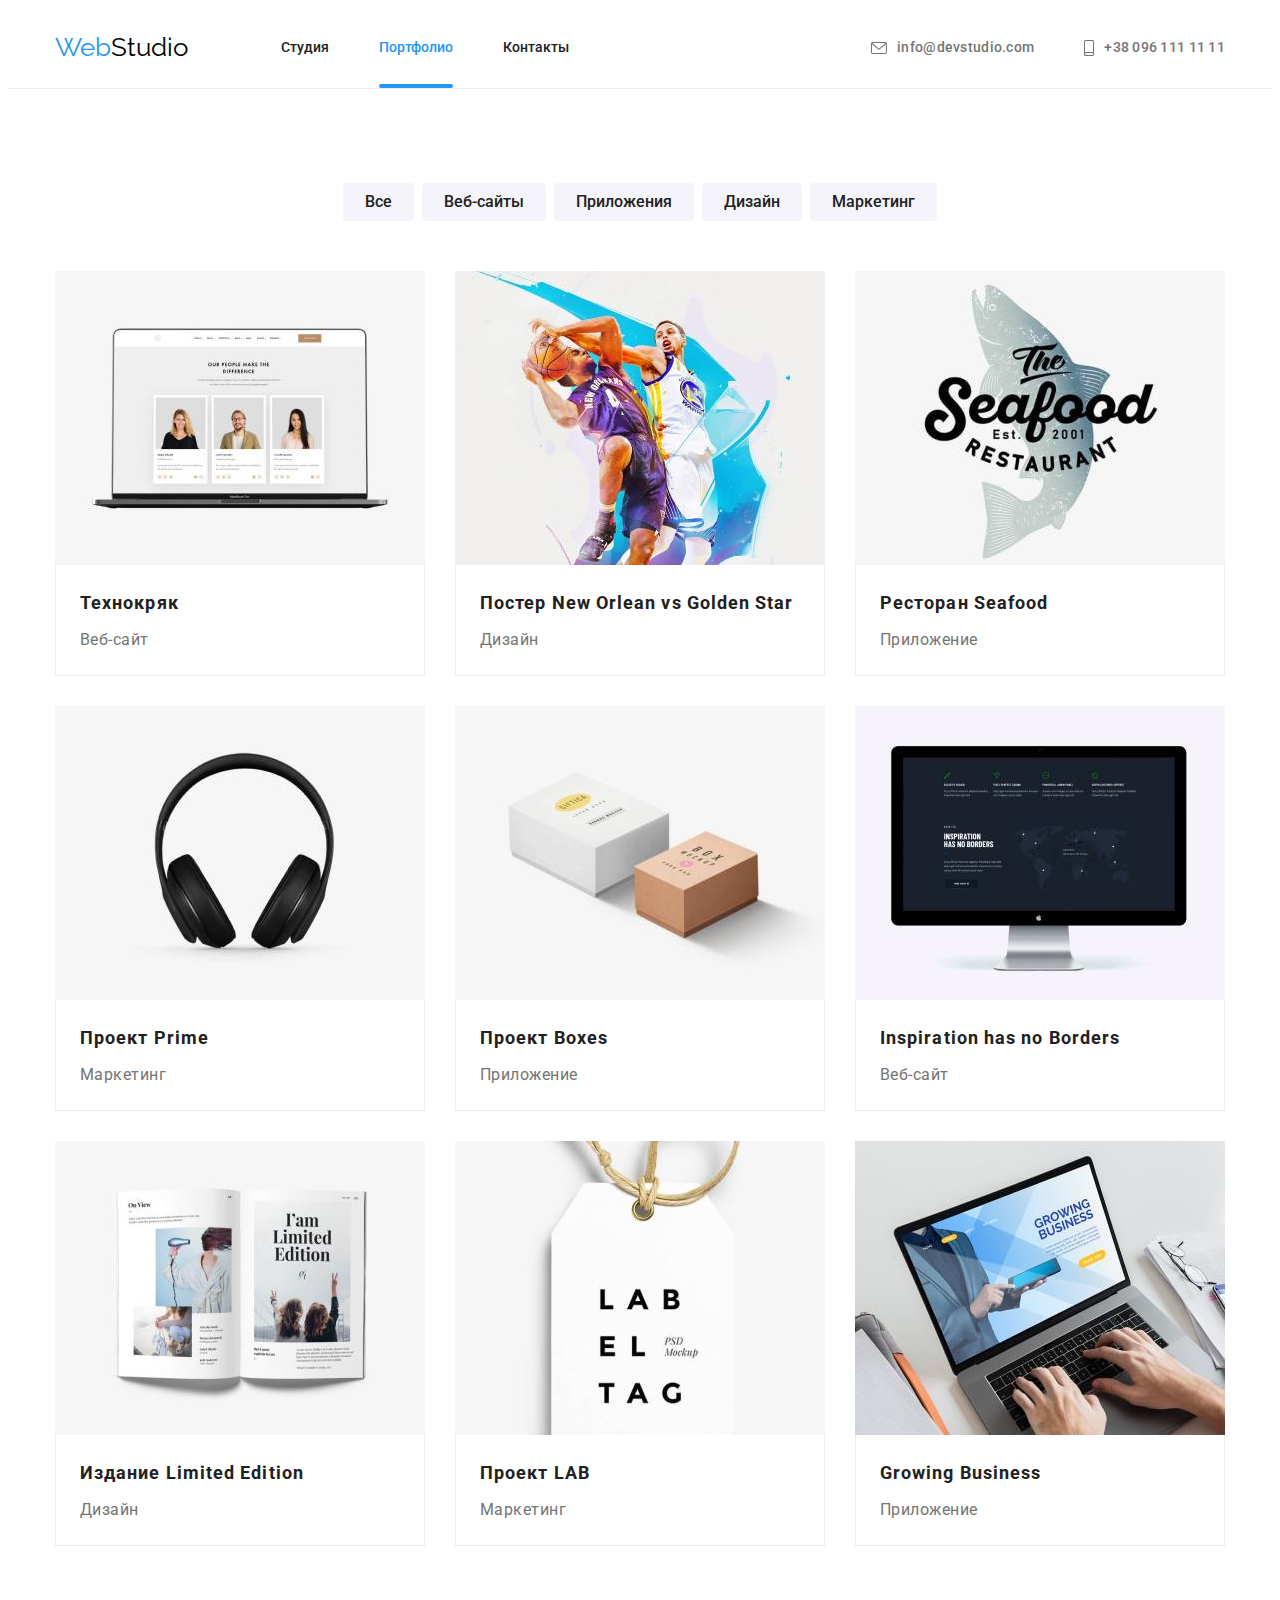
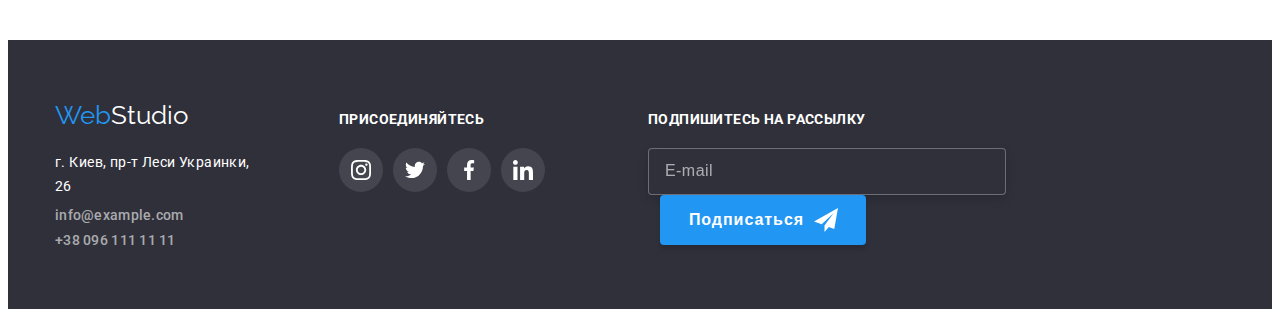
==== portfolio.html @ 6240054f "Клонирование HW" ====
<!DOCTYPE html>
<html lang="ru">
  <head>
    <meta charset="UTF-8" />
    <meta http-equiv="X-UA-Compatible" content="IE=edge" />
    <meta name="viewport" content="width=device-width, initial-scale=1.0" />
    <link rel="preconnect" href="https://fonts.gstatic.com" />
    <link
      href="https://fonts.googleapis.com/css2?family=Raleway:wght@700&family=Roboto:wght@400;500;700;900&display=swap"
      rel="stylesheet"
    />
    <link
      rel="stylesheet"
      href="https://cdnjs.cloudflare.com/ajax/libs/modern-normalize/1.0.0/modern-normalize.min.css"
      integrity="sha512-ISS7cAi1PEhQ8jnbJpJZMd29NlhNj4AWYyLOSp2CE/CsHxTCu+r+t0D2yoJudVrd0/8fTVPUVDzY5Tvli75u/g=="
      crossorigin="anonymous"
    />
    <title>Portfolio</title>
    <link rel="stylesheet" href="./css/styles.css" />
  </head>
  <body>
    <!-- Header container -->
    <header class="header">
      <div class="container">
        <nav class="site-nav">
          <a class="logo" href="./index.html"><span>Web</span>Studio </a>
          <ul class="site-nav list">
            <li class="site-nav item">
              <a class="link-nav" href="./index.html">Студия</a>
            </li>
            <li class="site-nav item">
              <a class="link-nav current" href="./portfolio.html">Портфолио</a>
            </li>
            <li class="site-nav item">
              <a class="link-nav" href="">Контакты</a>
            </li>
          </ul>
        </nav>
        <ul class="site-contact list">
          <li class="item">
            <a class="link-contact" href="mailto:info@devstudio.com"
              ><svg class="envelope-icon">
                <use href="./images/icons.svg#icon-envelope"></use>
              </svg>
              info@devstudio.com</a
            >
          </li>
          <li class="item">
            <a class="link-contact" href="tel:+380961111111">
              <svg class="smartphonee-icon">
                <use href="./images/icons.svg#icon-smartphone"></use>
              </svg>
              +38 096 111 11 11</a
            >
          </li>
        </ul>
      </div>
    </header>

    <!-- Main container -->
    <main>
      <section class="content-portfolio">
        <div class="container">
          <h1 class="visually-hidden">Наши проекты</h1>
          <ul class="filter-list list">
            <li class="item">
              <button class="portfolio-btn" type="button">Все</button>
            </li>
            <li class="item">
              <button class="portfolio-btn" type="button">Веб-сайты</button>
            </li>
            <li class="item">
              <button class="portfolio-btn" type="button">Приложения</button>
            </li>
            <li class="item">
              <button class="portfolio-btn" type="button">Дизайн</button>
            </li>
            <li class="item">
              <button class="portfolio-btn" type="button">Маркетинг</button>
            </li>
          </ul>
          <ul class="grid list">
            <li class="portfolio-card grid-item">
              <a class="link" href="#">
                <div class="portfolio-card-back-wrap">
                  <img
                    src="./images/portfolio/img.jpg"
                    alt="Технокряк"
                    width="370"
                  />
                  <p class="portfolio-card-back">
                    Технокряк это современная площадка распространения
                    коронавируса. Компании используют эту платформу для
                    цифрового шпионажа и атак на защищённые сервера конкурентов.
                  </p>
                </div>
                <div class="wrap">
                  <h2 class="portfolio-title">Технокряк</h2>
                  <p class="portfolio-text">Веб-сайт</p>
                </div>
              </a>
            </li>
            <li class="portfolio-card grid-item">
              <a class="link" href="#">
                <div class="portfolio-card-back-wrap">
                  <img
                    src="./images/portfolio/img-2.jpg"
                    alt="Постер New Orlean vs Golden Star"
                    width="370"
                  />
                  <p class="portfolio-card-back">
                    Технокряк это современная площадка распространения
                    коронавируса. Компании используют эту платформу для
                    цифрового шпионажа и атак на защищённые сервера конкурентов.
                  </p>
                </div>
                <div class="wrap">
                  <h2 class="portfolio-title">
                    Постер New Orlean vs Golden Star
                  </h2>
                  <p class="portfolio-text">Дизайн</p>
                </div>
              </a>
            </li>
            <li class="portfolio-card grid-item">
              <a class="link" href="#">
                <div class="portfolio-card-back-wrap">
                  <img
                    src="./images/portfolio/img-3.jpg"
                    alt="Ресторан Seafood"
                    width="370"
                  />
                  <p class="portfolio-card-back">
                    Технокряк это современная площадка распространения
                    коронавируса. Компании используют эту платформу для
                    цифрового шпионажа и атак на защищённые сервера конкурентов.
                  </p>
                </div>
                <div class="wrap">
                  <h2 class="portfolio-title">Ресторан Seafood</h2>
                  <p class="portfolio-text">Приложение</p>
                </div>
              </a>
            </li>
            <li class="portfolio-card grid-item">
              <a class="link" href="#">
                <div class="portfolio-card-back-wrap">
                  <img
                    src="./images/portfolio/img-4.jpg"
                    alt="Проект Prime"
                    width="370"
                  />
                  <p class="portfolio-card-back">
                    Технокряк это современная площадка распространения
                    коронавируса. Компании используют эту платформу для
                    цифрового шпионажа и атак на защищённые сервера конкурентов.
                  </p>
                </div>

                <div class="wrap">
                  <h2 class="portfolio-title">Проект Prime</h2>
                  <p class="portfolio-text">Маркетинг</p>
                </div>
              </a>
            </li>
            <li class="portfolio-card grid-item">
              <a class="link" href="#">
                <div class="portfolio-card-back-wrap">
                  <img
                    src="./images/portfolio/img-5.jpg"
                    alt="Проект Boxes"
                    width="370"
                  />
                  <p class="portfolio-card-back">
                    Технокряк это современная площадка распространения
                    коронавируса. Компании используют эту платформу для
                    цифрового шпионажа и атак на защищённые сервера конкурентов.
                  </p>
                </div>
                <div class="wrap">
                  <h2 class="portfolio-title">Проект Boxes</h2>
                  <p class="portfolio-text">Приложение</p>
                </div>
              </a>
            </li>
            <li class="portfolio-card grid-item">
              <a class="link" href="#">
                <div class="portfolio-card-back-wrap">
                  <img
                    src="./images/portfolio/img-6.jpg"
                    alt="Inspiration has no Borders"
                    width="370"
                  />
                  <p class="portfolio-card-back">
                    Технокряк это современная площадка распространения
                    коронавируса. Компании используют эту платформу для
                    цифрового шпионажа и атак на защищённые сервера конкурентов.
                  </p>
                </div>
                <div class="wrap">
                  <h2 class="portfolio-title">Inspiration has no Borders</h2>
                  <p class="portfolio-text">Веб-сайт</p>
                </div>
              </a>
            </li>
            <li class="portfolio-card grid-item">
              <a class="link" href="#">
                <div class="portfolio-card-back-wrap">
                  <img
                    src="./images/portfolio/img-7.jpg"
                    alt="Издание Limited Edition"
                    width="370"
                  />
                  <p class="portfolio-card-back">
                    Технокряк это современная площадка распространения
                    коронавируса. Компании используют эту платформу для
                    цифрового шпионажа и атак на защищённые сервера конкурентов.
                  </p>
                </div>
                <div class="wrap">
                  <h2 class="portfolio-title">Издание Limited Edition</h2>
                  <p class="portfolio-text">Дизайн</p>
                </div>
              </a>
            </li>
            <li class="portfolio-card grid-item">
              <a class="link" href="#">
                <div class="portfolio-card-back-wrap">
                  <img
                    src="./images/portfolio/img-8.jpg"
                    alt="Проект LAB"
                    width="370"
                  />
                  <p class="portfolio-card-back">
                    Технокряк это современная площадка распространения
                    коронавируса. Компании используют эту платформу для
                    цифрового шпионажа и атак на защищённые сервера конкурентов.
                  </p>
                </div>
                <div class="wrap">
                  <h2 class="portfolio-title">Проект LAB</h2>
                  <p class="portfolio-text">Маркетинг</p>
                </div>
              </a>
            </li>
            <li class="portfolio-card grid-item">
              <a class="link" href="#">
                <div class="portfolio-card-back-wrap">
                  <img
                    src="./images/portfolio/img-9.jpg"
                    alt="Growing Business"
                    width="370"
                  />
                  <p class="portfolio-card-back">
                    Технокряк это современная площадка распространения
                    коронавируса. Компании используют эту платформу для
                    цифрового шпионажа и атак на защищённые сервера конкурентов.
                  </p>
                </div>
                <div class="wrap">
                  <h2 class="portfolio-title">Growing Business</h2>
                  <p class="portfolio-text">Приложение</p>
                </div>
              </a>
            </li>
          </ul>
        </div>
      </section>
    </main>
    <!-- Footer container -->
    <footer class="footer">
      <div class="container">
        <div>
          <a class="logo logo-footer" href="./index.html"
            ><span>Web</span>Studio</a
          >
          <address class="footer-adress">
            <ul class="list">
              <li class="footer-adress-item">
                г. Киев, пр-т Леси Украинки, 26
              </li>
              <li class="footer-adress-item">
                <a class="link-contact" href="mailto:info@example.com"
                  >info@example.com</a
                >
              </li>
              <li class="footer-adress-item">
                <a class="link-contact" href="tel:+380961111111"
                  >+38 096 111 11 11</a
                >
              </li>
            </ul>
          </address>
        </div>
        <div class="footer-social-link-wrap">
          <h3 class="footer-social-link-title">присоединяйтесь</h3>
          <ul class="footer-social-link-list list">
            <li class="item">
              <a class="footer-social-link" href="#">
                <svg class="footer-social-icon">
                  <use href="./images/icons.svg#icon-instagram"></use>
                </svg>
              </a>
            </li>
            <li class="item">
              <a class="footer-social-link" href="#">
                <svg class="footer-social-icon">
                  <use href="./images/icons.svg#icon-twitter"></use>
                </svg>
              </a>
            </li>
            <li class="item">
              <a class="footer-social-link" href="#">
                <svg class="footer-social-icon">
                  <use href="./images/icons.svg#icon-facebook"></use>
                </svg>
              </a>
            </li>
            <li class="item">
              <a class="footer-social-link" href="#">
                <svg class="footer-social-icon">
                  <use href="./images/icons.svg#icon-linkedin"></use>
                </svg>
              </a>
            </li>
          </ul>
        </div>
        <div class="footer-form-wrap">
          <h3 class="footer-social-link-title">Подпишитесь на рассылку</h3>
          <form class="footer-form">
            <label>
              <input
                class="footer-form-input"
                type="email"
                name="email"
                placeholder="E-mail"
              />
            </label>
            <button class="footer-form-btn" type="submit">Подписаться</button>
          </form>
        </div>
      </div>
    </footer>
  </body>
</html>
---- css/styles.css ----
/* Переменные */
:root {
  --section-color-dark: #2f303a;
  --hover-focus-color: #2196f3;
  --main-color: #ffffff;
  --section-color-light: #f5f4fa;
  --main-font-color: #212121;
  --button-border-radius: 4px;
  --font-color-dark: #757575;
  --card-border-color: #eeeeee;
  --footer-link-color: rgba(255, 255, 255, 0.6);
  --dark-color: #000000;
  --icon-color: #afb1b8;
  --back-bg: #c4c4c4;
  --timing-function: cubic-bezier(0.4, 0, 0.2, 1);
}
/* Общая стилизация */
html {
  box-sizing: border-box;
}
*,
*::after,
*::before {
  box-sizing: inherit;
}
h1,
h2,
h3,
h4,
h5,
h6,
p {
  margin-top: 0;
}
img {
  display: block;
  height: auto;
  min-width: 100%;
}
.list {
  list-style: none;
  padding-left: 0;
  margin: 0;
}
body {
  font-family: "Roboto", sans-serif;
  color: var(--main-font-color);
}
.container {
  width: 1200px;
  padding-left: 15px;
  padding-right: 15px;
  margin-right: auto;
  margin-left: auto;
}
.grid {
  display: flex;
  flex-wrap: wrap;
  margin-left: -30px;
  margin-top: -30px;
}
.grid-item {
  margin-left: 30px;
  margin-top: 30px;
}
.wrap {
  padding-top: 30px;
  padding-bottom: 30px;
  padding-left: 30px;
  padding-right: 30px;
}
.link {
  text-decoration: none;
  color: inherit;
}
.visually-hidden {
  position: absolute;
  width: 1px;
  height: 1px;
  margin: -1px;
  padding: 0;
  overflow: hidden;
  border: 0;
  clip: rect(0 0 0 0);
}
/* Стилизация header */
.header {
  border-bottom: 1px solid #ececec;
  align-items: center;
}
.header .container {
  display: flex;
  justify-content: flex-end;
}
.header .site-nav {
  display: flex;
  align-items: center;
  margin-right: auto;
}
.site-nav .item .current {
  color: var(--hover-focus-color);
}
.site-contact {
  display: flex;
  align-items: center;
  color: var(--font-color-dark);
}
.site-contact .item:not(:last-child) {
  margin-right: 50px;
}
.site-nav .item {
  position: relative;
  margin-right: 50px;
}
.site-nav .item:last-child {
  margin-right: 0;
}
.logo {
  text-decoration: none;
  color: var(--dark-color);
  font-family: "Raleway", sans-serif;
  font-size: 26px;
  line-height: 1.2;
  margin-right: 93px;
  padding-top: 24px;
  padding-bottom: 25px;
}
.logo span {
  color: var(--hover-focus-color);
}
.site-nav .link-nav {
  display: block;
  text-decoration: none;
  font-weight: 500;
  font-size: 14px;
  line-height: 1.14;
  color: var(--main-font-color);
  padding-top: 32px;
  padding-bottom: 32px;
  transition: color 250ms var(--timing-function);
}
.link-contact {
  display: flex;
  align-items: center;
  padding-top: 32px;
  padding-bottom: 32px;
  text-decoration: none;
  font-style: normal;
  font-weight: 500;
  font-size: 14px;
  line-height: 1.14;
  color: var(--font-color-dark);
  letter-spacing: 0.02em;
  transition: color 250ms var(--timing-function);
}
.current::after {
  content: "";
  position: absolute;
  bottom: 0;
  left: 0;
  width: 100%;
  border-bottom: 4px solid var(--hover-focus-color);
  border-radius: 2px;
}
.envelope-icon {
  width: 16px;
  height: 12px;
  margin-right: 10px;
  fill: currentColor;
}
.smartphonee-icon {
  width: 10px;
  height: 16px;
  margin-right: 10px;
  fill: currentColor;
}
.hero {
  margin-right: auto;
  margin-left: auto;
  background-color: var(--back-bg);
  padding-top: 200px;
  padding-bottom: 200px;
  max-width: 1600px;
  background-image: linear-gradient(
      to right,
      rgba(47, 48, 58, 0.4),
      rgba(47, 48, 58, 0.4)
    ),
    url(../images/Img.jpg);
  background-repeat: no-repeat;
  background-size: cover;
  background-position: center;
}
.hero-container {
  width: 696px;
  text-align: center;
  margin-right: auto;
  margin-left: auto;
}
.hero-title {
  font-weight: 900;
  font-size: 44px;
  line-height: 1.36;
  text-transform: uppercase;
  text-align: center;
  color: var(--main-color);
  letter-spacing: 0.06em;
}
.hero-button {
  background-color: var(--hover-focus-color);
  font-weight: bold;
  font-size: 16px;
  line-height: 1.875;
  color: var(--main-color);
  border: none;
  letter-spacing: 0.06em;
  box-shadow: 0px 4px 4px rgba(0, 0, 0, 0.15);
  border-radius: var(--button-border-radius);
  cursor: pointer;
  padding: 10px 32px;
}
.backdrop {
  position: fixed;
  z-index: 990;
  width: 100%;
  height: 100%;
  left: 0;
  top: 0;
  background-color: rgba(0, 0, 0, 0.2);
  transform: scale(1);
  transition: opacity 600ms cubic-bezier(0.17, 0.67, 0.83, 0.67);
}
.backdrop.is-hidden {
  opacity: 0;
  pointer-events: none;
}
.modal {
  position: absolute;
  top: 50%;
  left: 50%;
  opacity: 1;
  width: 528px;
  transform: translate(-50%, -50%) scale(1);
  border-radius: 4px;
  box-shadow: 0px 1px 3px rgba(0, 0, 0, 0.12), 0px 1px 1px rgba(0, 0, 0, 0.14),
    0px 2px 1px rgba(0, 0, 0, 0.2);
  background-color: rgba(255, 255, 255, 1);
  transition: transform 1000ms var(--timing-function),
    opacity 1000ms var(--timing-function),
    box-shadow 1000ms var(--timing-function);
}
.backdrop.is-hidden .modal {
  transform: translate(-50%, -50%) scale(0);
  opacity: 0;
}
.modal-btn {
  position: absolute;
  top: 8px;
  right: 8px;
  width: 30px;
  height: 30px;
  border-radius: 50%;
  cursor: pointer;
  background-color: rgba(255, 255, 255, 1);
  border: 1px solid rgba(0, 0, 0, 0.1);
  transition: color 250ms var(--timing-function);
}
.modal-btn::before {
  content: "\2716";
}
.modal-btn:focus,
.modal-btn:hover {
  color: var(--hover-focus-color);
}
.modal-title {
  margin-top: 40px;
  margin-bottom: 12px;
  font-size: 20px;
  line-height: 1.15;
  letter-spacing: 0.03em;
  color: var(--main-font-color);
  text-align: center;
}
.modal-form {
  width: 448px;
  margin-left: auto;
  margin-right: auto;
}
.form-field {
  display: flex;
  flex-direction: column;
  margin-bottom: 10px;
  position: relative;
  color: var(--dark-color);
}
.form-label {
  margin-bottom: 4px;
  font-size: 12px;
  line-height: 1.17;
  letter-spacing: 0.01em;
  color: var(--font-color-dark);
}
.form-input {
  cursor: pointer;
  border: 1px solid rgba(33, 33, 33, 0.2);
  border-radius: 4px;
  padding-top: 12px;
  padding-bottom: 12px;
  padding-left: 42px;
  padding-right: 0;
  height: 40px;
  font-size: 14px;
  line-height: 1.14;
  letter-spacing: 0.01em;
  transition: border 250ms var(--timing-function);
}
.form-input:hover + .form-icon,
.form-input:focus + .form-icon {
  color: var(--hover-focus-color);
}
.form-input:hover,
.form-input:focus {
  border: 1px solid var(--hover-focus-color);
  outline: none;
}
.form-icon {
  position: absolute;
  top: 55%;
  margin-left: 12px;
  fill: currentColor;
  transition: color 250ms var(--timing-function);
}
.form-field:focus-within > .form-icon {
  color: rgba(33, 150, 243, 0.9);
}
.form-icon:focus,
.form-icon:hover {
  color: var(--hover-focus-color);
  cursor: pointer;
}
.form-text-area::placeholder {
  font-size: 14px;
  line-height: 1.14;
  letter-spacing: 0.01em;
  color: rgba(117, 117, 117, 0.5);
}
.form-text-area {
  resize: none;
  cursor: pointer;
  height: 120px;
  padding: 12px 16px;
  border: 1px solid rgba(33, 33, 33, 0.2);
  border-radius: 4px;
  font-size: 14px;
  line-height: 1.14;
  letter-spacing: 0.01em;
  transition: border 250ms var(--timing-function);
}
.form-text-area:hover,
.form-text-area:focus {
  border: 1px solid var(--hover-focus-color);
  outline: none;
}
.form-field:nth-child(5) {
  flex-direction: row;
}
.checkbox-field {
  position: relative;
}
.checkbox {
  appearance: none;
}
.lable-checkbox {
  display: flex;
  align-items: center;
  justify-content: start;
  cursor: pointer;
  font-size: 14px;
  line-height: 1.71;
  letter-spacing: 0.03em;
  color: var(--font-color-dark);
  margin-top: 20px;
  margin-bottom: 30px;
}
.check-box {
  cursor: pointer;
  margin-left: 12px;
  margin-right: 8.38px;
  width: 16px;
  height: 15px;
  background-image: url(../images/vector.svg);
}
.checkbox:focus + .check-box {
  outline: 1px solid var(--hover-focus-color);
}

.checkbox:checked:focus + .check-box {
  background-color: #2196f3;
  outline: 1px solid var(--hover-focus-color);
  background-image: url(../images/r.svg);
  background-repeat: no-repeat;
  background-position: center;
}
.modal-form-btn {
  display: block;
  padding: 10px 55px;
  margin-left: auto;
  margin-right: auto;
  margin-bottom: 40px;
  cursor: pointer;
  border: none;
  background-color: #188ce8;
  box-shadow: 0px 4px 4px rgba(0, 0, 0, 0.15);
  border-radius: 4px;
  font-weight: bold;
  font-size: 16px;
  line-height: 1.87;
  letter-spacing: 0.06em;
  color: var(--main-color);
}
/* Our principles */
.our-principles {
  padding-top: 94px;
  padding-bottom: 94px;
}
.our-principles-list {
  display: flex;
}
.our-principles .container {
  display: flex;
}
.our-principles-list .wrap {
  display: flex;
  padding: 0;
  margin-bottom: 30px;
  width: 270px;
  height: 120px;
  align-items: center;
  justify-content: center;
  background-color: var(--section-color-light);
  border-radius: 4px;
}
.our-principles .item:not(:last-child) {
  margin-right: 30px;
}
.our-principles-title {
  font-weight: bold;
  font-size: 14px;
  line-height: 1.17;
  letter-spacing: 0.03em;
  text-transform: uppercase;
  margin-bottom: 10px;
}
.our-principles-text {
  font-size: 14px;
  line-height: 1.7;
  letter-spacing: 0.03em;
  color: var(--font-color-dark);
  margin-bottom: 0;
}
.what-we-do {
  text-align: center;
  padding-bottom: 94px;
}
.what-we-do-title {
  font-size: 36px;
  line-height: 1.2;
  letter-spacing: 0.03em;
  text-align: center;
  margin-bottom: 50px;
}
.what-we-do .grid-item {
  position: relative;
}
.img-label {
  position: absolute;
  bottom: 0;
  left: 0;
  width: 370px;
  height: 70px;
  margin-bottom: 0;
  display: flex;
  justify-content: center;
  align-items: center;
  font-weight: bold;
  font-size: 14px;
  line-height: 1.14;
  letter-spacing: 0.03em;
  text-transform: uppercase;
  color: var(--main-color);
  background-color: rgba(47, 48, 58, 0.8);
}
.our-team {
  background-color: var(--section-color-light);
  padding-top: 94px;
  padding-bottom: 94px;
}
.our-team-title {
  margin-bottom: 50px;
  font-size: 36px;
  line-height: 1.2;
  text-align: center;
  letter-spacing: 0.03em;
}
.our-team-card {
  width: 270px;
  background-color: var(--main-color);
  box-shadow: 0px 1px 3px rgba(0, 0, 0, 0.12), 0px 1px 1px rgba(0, 0, 0, 0.14),
    0px 2px 1px rgba(0, 0, 0, 0.2);
  border-radius: 0px 0px 4px 4px;
}
.our-team-card-title {
  font-weight: 500;
  font-size: 16px;
  line-height: 1.2;
  text-align: center;
  letter-spacing: 0.03em;
}
.our-team-card-text {
  font-size: 16px;
  margin-bottom: 16px;
  line-height: 1.2;
  text-align: center;
  letter-spacing: 0.03em;
  color: var(--font-color-dark);
}
.our-team .wrap {
  text-align: center;
}
.social-link-list {
  display: inline-flex;
  padding: 0;
  margin: 0;
  list-style: none;
}
.social-link-list .item:not(:last-child) {
  margin-right: 10px;
}
.social-link {
  display: flex;
  border-radius: 50%;
  width: 40px;
  height: 40px;
  justify-content: center;
  align-items: center;
  color: var(--icon-color);
  transition: color 250ms var(--timing-function),
    background-color 250ms var(--timing-function);
}
.social-icon {
  width: 20px;
  height: 20px;
  fill: currentColor;
}
.social-link:focus,
.social-link:hover {
  background-color: var(--hover-focus-color);
  color: var(--main-color);
  transition: background-color 250ms var(--timing-function),
    color 250ms var(--timing-function);
}
.our-clients {
  padding-top: 94px;
  padding-bottom: 94px;
}
.our-clients-title {
  font-weight: bold;
  font-size: 36px;
  line-height: 1.16;
  text-align: center;
  letter-spacing: 0.03em;
  margin-bottom: 50px;
}
.clients-list {
  display: flex;
}
.clients-link {
  display: flex;
  width: 170px;
  height: 90px;
  border: 1px solid var(--icon-color);
  border-radius: 4px;
  justify-content: center;
  align-items: center;
  color: var(--icon-color);
  transition: color 250ms var(--timing-function),
    border 250ms var(--timing-function);
}
.clients-list .item:not(:last-child) {
  margin-right: 30px;
}
.clients-icon {
  fill: currentColor;
}
.clients-link:hover,
.clients-link:focus {
  color: var(--hover-focus-color);
  border: 1px solid var(--hover-focus-color);
}
/* Стилизация Portfolio */
.content-portfolio {
  padding-top: 94px;
  padding-bottom: 94px;
  text-align: center;
}
.filter-list {
  display: inline-flex;
  margin-left: 0;
  margin-right: 0;
  margin-bottom: 50px;
}
.filter-list .item:not(:last-child) {
  margin-right: 8px;
}
.portfolio-btn {
  font-family: inherit;
  cursor: pointer;
  border: none;
  background-color: var(--section-color-light);
  border-radius: 4px;
  padding: 6px 22px;
  color: inherit;
  font-weight: 500;
  font-size: 16px;
  line-height: 1.625;
  transition: background-color 250ms var(--timing-function),
    color 250ms var(--timing-function), box-shadow 250ms var(--timing-function);
}
.portfolio-card {
  width: 370px;
}
.portfolio-card-back-wrap {
  position: relative;
  overflow: hidden;
}
.portfolio-card-back {
  position: absolute;
  top: 0;
  left: 0;
  height: 100%;
  opacity: 0;
  padding: 63px 24px;
  font-size: 18px;
  line-height: 1.55;
  color: var(--main-color);
  letter-spacing: 0.03em;
  background-color: rgba(33, 150, 243, 0.9);
  text-align: left;
  transform: translatey(100%);
  transition-property: transform, opacity;
  transition-duration: 250ms;
  transition-timing-function: var(--timing-function);
}
.portfolio-card .link:focus .portfolio-card-back,
.portfolio-card .link:hover .portfolio-card-back {
  opacity: 1;
  transform: translateY(0);
}
.content-portfolio .wrap {
  text-align: left;
  padding: 20px 24px;
  border-right: 1px solid var(--card-border-color);
  border-left: 1px solid var(--card-border-color);
  border-bottom: 1px solid var(--card-border-color);
}
.portfolio-title {
  font-weight: bold;
  font-size: 18px;
  line-height: 2;
  letter-spacing: 0.06em;
  margin-bottom: 4px;
}
.portfolio-text {
  font-size: 16px;
  line-height: 1.87;
  letter-spacing: 0.03em;
  color: var(--font-color-dark);
  font-weight: normal;
  margin-bottom: 0;
}
.portfolio-card .link {
  display: inline-block;
  position: relative;
  transition: box-shadow 250ms var(--timing-function);
}
.portfolio-card .link:focus,
.portfolio-card .link:hover {
  cursor: pointer;
  box-shadow: 0px 1px 1px rgba(0, 0, 0, 0.12), 0px 4px 4px rgba(0, 0, 0, 0.06),
    1px 4px 6px rgba(0, 0, 0, 0.16);
  transition: box-shadow 250ms var(--timing-function);
}
/* Стилизация footer */
.footer {
  background-color: var(--section-color-dark);
  padding-top: 60px;
  padding-bottom: 60px;
}
.logo-footer {
  display: inline-block;
  color: var(--main-color);
  margin-right: 0;
  padding-top: 0;
  padding-bottom: 0;
  margin-bottom: 20px;
}
.footer-adress:nth-child(2) {
  font-size: 14px;
  line-height: 1.7;
  font-style: normal;
  letter-spacing: 0.03em;
  color: var(--main-color);
}
.footer-adress-item:not(:last-child) {
  margin-bottom: 9px;
}
.footer .link-contact {
  color: var(--footer-link-color);
  padding-top: 0;
  padding-bottom: 0;
  transition: color 250ms var(--timing-function);
}
/* Hover and Focus */
.portfolio-btn:hover,
.portfolio-btn:focus {
  color: var(--main-color);
  background-color: var(--hover-focus-color);
  box-shadow: 0px 3px 1px rgba(0, 0, 0, 0.1), 0px 1px 2px rgba(0, 0, 0, 0.08),
    0px 2px 2px rgba(0, 0, 0, 0.12);
  transition: box-shadow 250ms var(--timing-function);
}
.link-nav:hover,
.link-nav:focus,
.link-contact:hover,
.link-contact:focus {
  color: var(--hover-focus-color);
}
.footer .container {
  display: flex;
  align-items: baseline;
}
.footer-social-link-wrap {
  margin-left: 70px;
}
.footer-social-link-title {
  text-transform: uppercase;
  font-weight: bold;
  font-size: 14px;
  line-height: 1.14;
  letter-spacing: 0.03em;
  color: var(--main-color);
  margin-bottom: 20px;
}
.footer-social-link-list {
  display: flex;
}
.footer-social-link {
  display: flex;
  border-radius: 50%;
  background-color: rgba(255, 255, 255, 0.1);
  width: 44px;
  height: 44px;
  justify-content: center;
  align-items: center;
  color: var(--main-color);
  transition: background-color 250ms var(--timing-function),
    color 250ms var(--timing-function);
}
.footer-social-link-list .item:not(:last-child) {
  margin-right: 10px;
}
.footer-social-icon {
  width: 20px;
  height: 20px;
  fill: currentColor;
}
.footer-social-link:hover,
.footer-social-link:focus {
  background-color: var(--hover-focus-color);
}

.footer-form-wrap {
  margin-left: 103px;
}
.footer-form-input {
  width: 358px;
  padding-left: 16px;
  padding-top: 15px;
  padding-bottom: 15px;
  border: 1px solid rgba(255, 255, 255, 0.3);
  filter: drop-shadow(0px 4px 4px rgba(0, 0, 0, 0.15));
  border-radius: 4px;
  background-color: var(--section-color-dark);
  color: rgba(255, 255, 255, 0.6);
}
.footer-form-btn {
  position: relative;
  border: none;
  padding: 10px 62px 10px 29px;
  margin-left: 12px;
  cursor: pointer;
  font-weight: bold;
  font-size: 16px;
  line-height: 1.87;
  letter-spacing: 0.06em;
  color: var(--main-color);
  background-color: var(--hover-focus-color);
  box-shadow: 0px 4px 4px rgba(0, 0, 0, 0.15);
  border-radius: 4px;
}
.footer-form-btn::after {
  content: "";
  position: absolute;
  margin-left: 10px;
  width: 24px;
  height: 24px;
  background-image: url(../images/icon_send.svg);
  top: 50%;
  transform: translateY(-50%);
}
.footer-form-input::placeholder {
  font-size: 16px;
  line-height: 1.25;
  letter-spacing: 0.03em;
  color: rgba(255, 255, 255, 0.6);
}
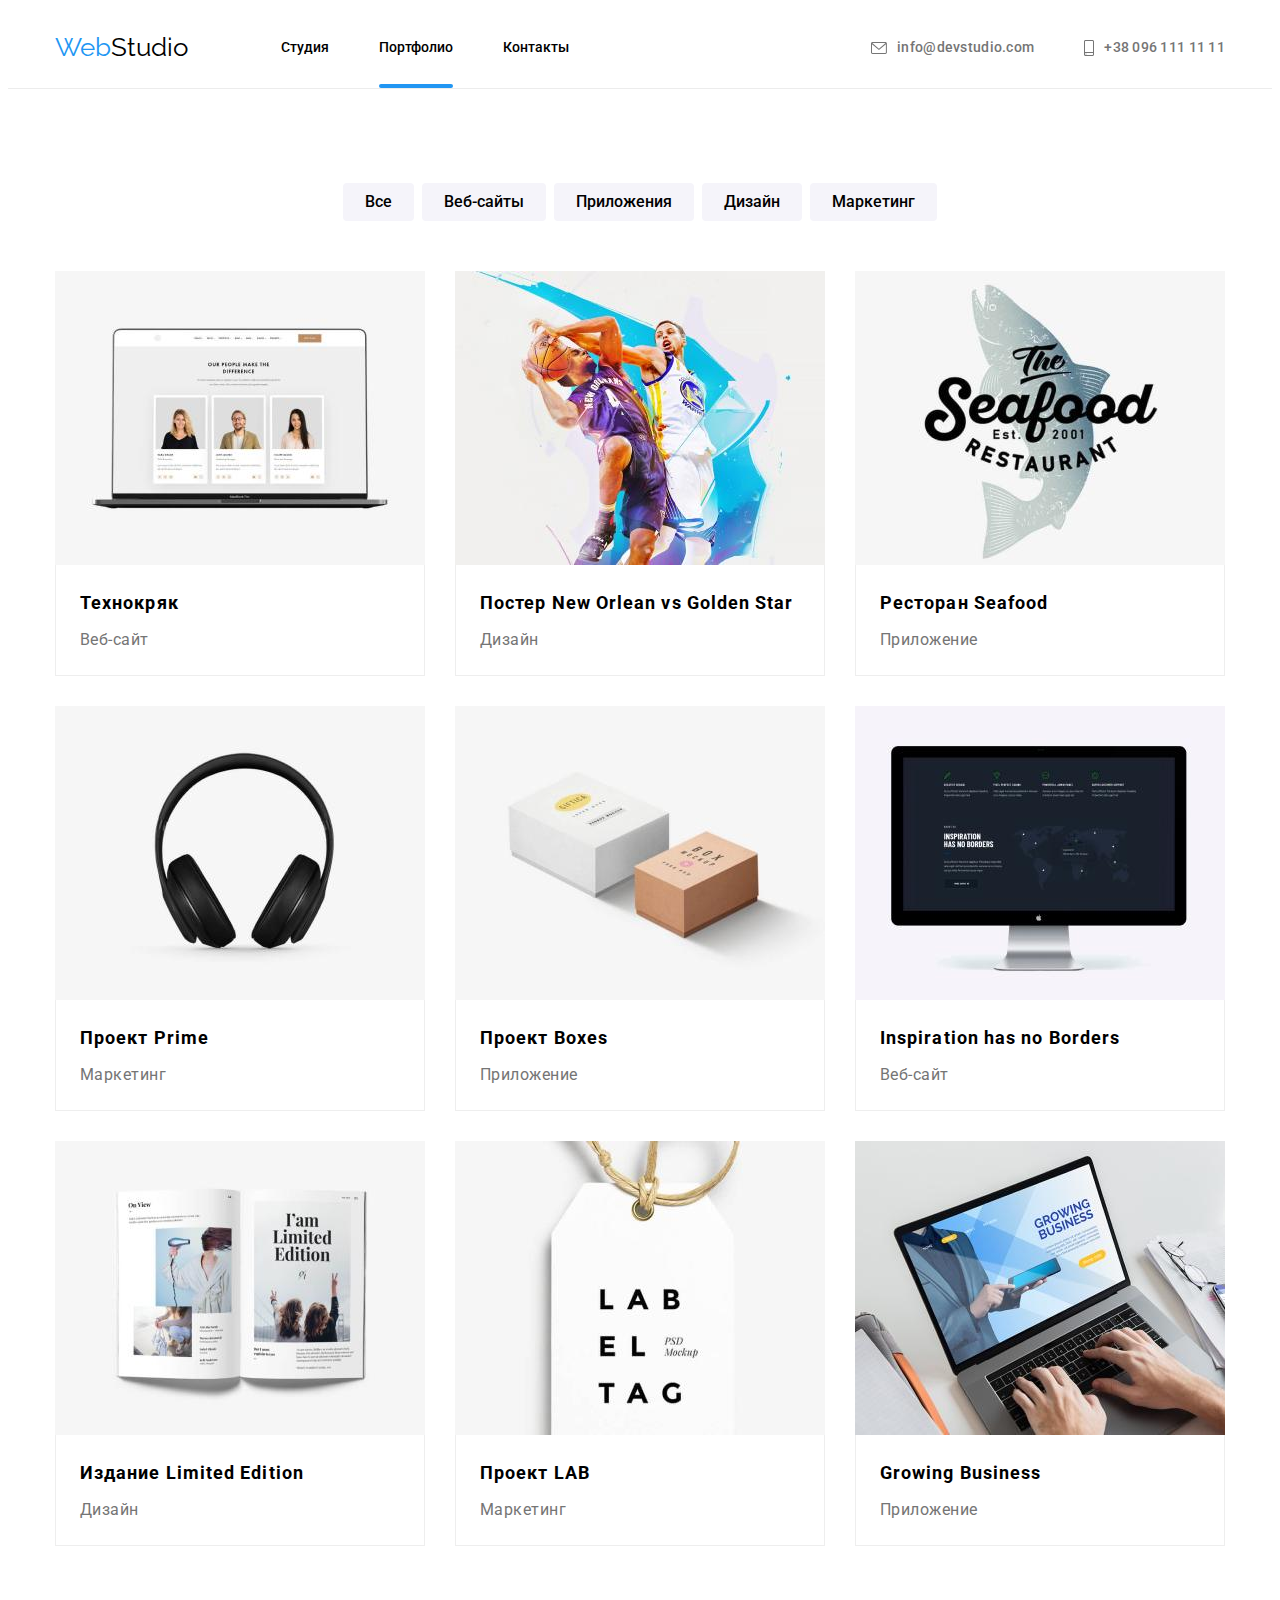
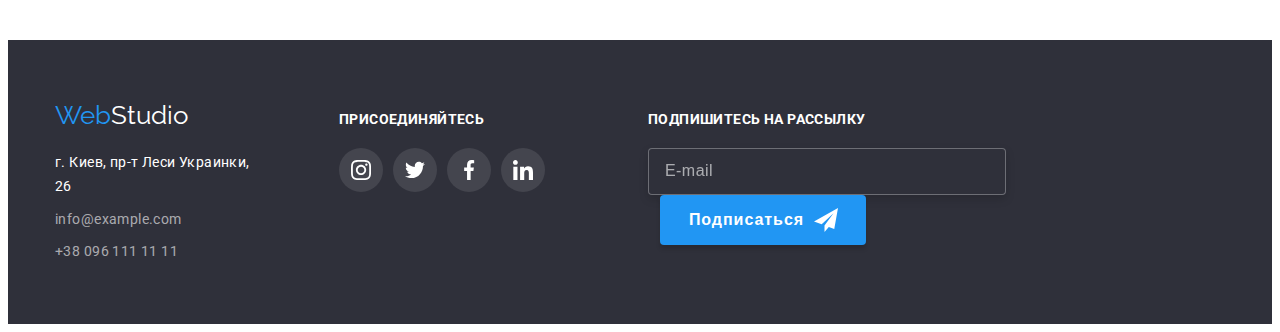
==== commit 25db4721: "Завершение HW-7" ====
--- a/portfolio.html
+++ b/portfolio.html
@@ -16,38 +16,44 @@
       crossorigin="anonymous"
     />
     <title>Portfolio</title>
-    <link rel="stylesheet" href="./css/styles.css" />
+    <link rel="stylesheet" href="./css/main.min.css" />
   </head>
   <body>
     <!-- Header container -->
     <header class="header">
-      <div class="container">
+      <div class="header__container container">
         <nav class="site-nav">
-          <a class="logo" href="./index.html"><span>Web</span>Studio </a>
+          <a class="site-nav__logo" href="./index.html"
+            ><span class="site-nav__logo--logo-part">Web</span>Studio
+          </a>
           <ul class="site-nav list">
-            <li class="site-nav item">
-              <a class="link-nav" href="./index.html">Студия</a>
-            </li>
-            <li class="site-nav item">
-              <a class="link-nav current" href="./portfolio.html">Портфолио</a>
-            </li>
-            <li class="site-nav item">
-              <a class="link-nav" href="">Контакты</a>
+            <li class="site-nav__item">
+              <a class="site-nav__link" href="./index.html">Студия</a>
+            </li>
+            <li class="site-nav__item">
+              <a
+                class="site-nav__link site-nav__link--current"
+                href="./portfolio.html"
+                >Портфолио</a
+              >
+            </li>
+            <li class="site-nav__item">
+              <a class="site-nav__link" href="">Контакты</a>
             </li>
           </ul>
         </nav>
-        <ul class="site-contact list">
-          <li class="item">
-            <a class="link-contact" href="mailto:info@devstudio.com"
-              ><svg class="envelope-icon">
+        <ul class="header-contact list">
+          <li class="header-contact__item">
+            <a class="header-contact__link" href="mailto:info@devstudio.com"
+              ><svg class="header-contact__icon-1">
                 <use href="./images/icons.svg#icon-envelope"></use>
               </svg>
               info@devstudio.com</a
             >
           </li>
-          <li class="item">
-            <a class="link-contact" href="tel:+380961111111">
-              <svg class="smartphonee-icon">
+          <li class="header-contact__item">
+            <a class="header-contact__link" href="tel:+380961111111">
+              <svg class="header-contact__icon-2">
                 <use href="./images/icons.svg#icon-smartphone"></use>
               </svg>
               +38 096 111 11 11</a
@@ -56,210 +62,221 @@
         </ul>
       </div>
     </header>
-
     <!-- Main container -->
     <main>
-      <section class="content-portfolio">
+      <section class="portfolio">
         <div class="container">
           <h1 class="visually-hidden">Наши проекты</h1>
-          <ul class="filter-list list">
-            <li class="item">
-              <button class="portfolio-btn" type="button">Все</button>
-            </li>
-            <li class="item">
-              <button class="portfolio-btn" type="button">Веб-сайты</button>
-            </li>
-            <li class="item">
-              <button class="portfolio-btn" type="button">Приложения</button>
-            </li>
-            <li class="item">
-              <button class="portfolio-btn" type="button">Дизайн</button>
-            </li>
-            <li class="item">
-              <button class="portfolio-btn" type="button">Маркетинг</button>
+          <ul class="portfolio-filter list">
+            <li class="portfolio-filter__item">
+              <button class="portfolio-filter__btn" type="button">Все</button>
+            </li>
+            <li class="portfolio-filter__item">
+              <button class="portfolio-filter__btn" type="button">
+                Веб-сайты
+              </button>
+            </li>
+            <li class="portfolio-filter__item">
+              <button class="portfolio-filter__btn" type="button">
+                Приложения
+              </button>
+            </li>
+            <li class="portfolio-filter__item">
+              <button class="portfolio-filter__btn" type="button">
+                Дизайн
+              </button>
+            </li>
+            <li class="portfolio-filter__item">
+              <button class="portfolio-filter__btn" type="button">
+                Маркетинг
+              </button>
             </li>
           </ul>
-          <ul class="grid list">
-            <li class="portfolio-card grid-item">
-              <a class="link" href="#">
-                <div class="portfolio-card-back-wrap">
+          <ul class="portfolio-grid list">
+            <li class="portfolio-grid__item">
+              <a class="portfolio-grid__link" href="#">
+                <div class="portfolio-grid-overlay">
                   <img
                     src="./images/portfolio/img.jpg"
                     alt="Технокряк"
                     width="370"
                   />
-                  <p class="portfolio-card-back">
-                    Технокряк это современная площадка распространения
-                    коронавируса. Компании используют эту платформу для
-                    цифрового шпионажа и атак на защищённые сервера конкурентов.
-                  </p>
-                </div>
-                <div class="wrap">
-                  <h2 class="portfolio-title">Технокряк</h2>
-                  <p class="portfolio-text">Веб-сайт</p>
-                </div>
-              </a>
-            </li>
-            <li class="portfolio-card grid-item">
-              <a class="link" href="#">
-                <div class="portfolio-card-back-wrap">
+                  <p class="portfolio-grid-overlay__text">
+                    Технокряк это современная площадка распространения
+                    коронавируса. Компании используют эту платформу для
+                    цифрового шпионажа и атак на защищённые сервера конкурентов.
+                  </p>
+                </div>
+                <div class="portfolio-grid-bottom">
+                  <h2 class="portfolio-grid-bottom__lable">Технокряк</h2>
+                  <p class="portfolio-grid-bottom__text">Веб-сайт</p>
+                </div>
+              </a>
+            </li>
+            <li class="portfolio-grid__item">
+              <a class="portfolio-grid__link" href="#">
+                <div class="portfolio-grid-overlay">
                   <img
                     src="./images/portfolio/img-2.jpg"
                     alt="Постер New Orlean vs Golden Star"
                     width="370"
                   />
-                  <p class="portfolio-card-back">
-                    Технокряк это современная площадка распространения
-                    коронавируса. Компании используют эту платформу для
-                    цифрового шпионажа и атак на защищённые сервера конкурентов.
-                  </p>
-                </div>
-                <div class="wrap">
-                  <h2 class="portfolio-title">
+                  <p class="portfolio-grid-overlay__text">
+                    Технокряк это современная площадка распространения
+                    коронавируса. Компании используют эту платформу для
+                    цифрового шпионажа и атак на защищённые сервера конкурентов.
+                  </p>
+                </div>
+                <div class="portfolio-grid-bottom">
+                  <h2 class="portfolio-grid-bottom__lable">
                     Постер New Orlean vs Golden Star
                   </h2>
-                  <p class="portfolio-text">Дизайн</p>
-                </div>
-              </a>
-            </li>
-            <li class="portfolio-card grid-item">
-              <a class="link" href="#">
-                <div class="portfolio-card-back-wrap">
+                  <p class="portfolio-grid-bottom__text">Дизайн</p>
+                </div>
+              </a>
+            </li>
+            <li class="portfolio-grid__item">
+              <a class="portfolio-grid__link" href="#">
+                <div class="portfolio-grid-overlay">
                   <img
                     src="./images/portfolio/img-3.jpg"
                     alt="Ресторан Seafood"
                     width="370"
                   />
-                  <p class="portfolio-card-back">
-                    Технокряк это современная площадка распространения
-                    коронавируса. Компании используют эту платформу для
-                    цифрового шпионажа и атак на защищённые сервера конкурентов.
-                  </p>
-                </div>
-                <div class="wrap">
-                  <h2 class="portfolio-title">Ресторан Seafood</h2>
-                  <p class="portfolio-text">Приложение</p>
-                </div>
-              </a>
-            </li>
-            <li class="portfolio-card grid-item">
-              <a class="link" href="#">
-                <div class="portfolio-card-back-wrap">
+                  <p class="portfolio-grid-overlay__text">
+                    Технокряк это современная площадка распространения
+                    коронавируса. Компании используют эту платформу для
+                    цифрового шпионажа и атак на защищённые сервера конкурентов.
+                  </p>
+                </div>
+                <div class="portfolio-grid-bottom">
+                  <h2 class="portfolio-grid-bottom__lable">Ресторан Seafood</h2>
+                  <p class="portfolio-grid-bottom__text">Приложение</p>
+                </div>
+              </a>
+            </li>
+            <li class="portfolio-grid__item">
+              <a class="portfolio-grid__link" href="#">
+                <div class="portfolio-grid-overlay">
                   <img
                     src="./images/portfolio/img-4.jpg"
                     alt="Проект Prime"
                     width="370"
                   />
-                  <p class="portfolio-card-back">
+                  <p class="portfolio-grid-overlay__text">
                     Технокряк это современная площадка распространения
                     коронавируса. Компании используют эту платформу для
                     цифрового шпионажа и атак на защищённые сервера конкурентов.
                   </p>
                 </div>
 
-                <div class="wrap">
-                  <h2 class="portfolio-title">Проект Prime</h2>
-                  <p class="portfolio-text">Маркетинг</p>
-                </div>
-              </a>
-            </li>
-            <li class="portfolio-card grid-item">
-              <a class="link" href="#">
-                <div class="portfolio-card-back-wrap">
+                <div class="portfolio-grid-bottom">
+                  <h2 class="portfolio-grid-bottom__lable">Проект Prime</h2>
+                  <p class="portfolio-grid-bottom__text">Маркетинг</p>
+                </div>
+              </a>
+            </li>
+            <li class="portfolio-grid__item">
+              <a class="portfolio-grid__link" href="#">
+                <div class="portfolio-grid-overlay">
                   <img
                     src="./images/portfolio/img-5.jpg"
                     alt="Проект Boxes"
                     width="370"
                   />
-                  <p class="portfolio-card-back">
-                    Технокряк это современная площадка распространения
-                    коронавируса. Компании используют эту платформу для
-                    цифрового шпионажа и атак на защищённые сервера конкурентов.
-                  </p>
-                </div>
-                <div class="wrap">
-                  <h2 class="portfolio-title">Проект Boxes</h2>
-                  <p class="portfolio-text">Приложение</p>
-                </div>
-              </a>
-            </li>
-            <li class="portfolio-card grid-item">
-              <a class="link" href="#">
-                <div class="portfolio-card-back-wrap">
+                  <p class="portfolio-grid-overlay__text">
+                    Технокряк это современная площадка распространения
+                    коронавируса. Компании используют эту платформу для
+                    цифрового шпионажа и атак на защищённые сервера конкурентов.
+                  </p>
+                </div>
+                <div class="portfolio-grid-bottom">
+                  <h2 class="portfolio-grid-bottom__lable">Проект Boxes</h2>
+                  <p class="portfolio-grid-bottom__text">Приложение</p>
+                </div>
+              </a>
+            </li>
+            <li class="portfolio-grid__item">
+              <a class="portfolio-grid__link" href="#">
+                <div class="portfolio-grid-overlay">
                   <img
                     src="./images/portfolio/img-6.jpg"
                     alt="Inspiration has no Borders"
                     width="370"
                   />
-                  <p class="portfolio-card-back">
-                    Технокряк это современная площадка распространения
-                    коронавируса. Компании используют эту платформу для
-                    цифрового шпионажа и атак на защищённые сервера конкурентов.
-                  </p>
-                </div>
-                <div class="wrap">
-                  <h2 class="portfolio-title">Inspiration has no Borders</h2>
-                  <p class="portfolio-text">Веб-сайт</p>
-                </div>
-              </a>
-            </li>
-            <li class="portfolio-card grid-item">
-              <a class="link" href="#">
-                <div class="portfolio-card-back-wrap">
+                  <p class="portfolio-grid-overlay__text">
+                    Технокряк это современная площадка распространения
+                    коронавируса. Компании используют эту платформу для
+                    цифрового шпионажа и атак на защищённые сервера конкурентов.
+                  </p>
+                </div>
+                <div class="portfolio-grid-bottom">
+                  <h2 class="portfolio-grid-bottom__lable">
+                    Inspiration has no Borders
+                  </h2>
+                  <p class="portfolio-grid-bottom__text">Веб-сайт</p>
+                </div>
+              </a>
+            </li>
+            <li class="portfolio-grid__item">
+              <a class="portfolio-grid__link" href="#">
+                <div class="portfolio-grid-overlay">
                   <img
                     src="./images/portfolio/img-7.jpg"
                     alt="Издание Limited Edition"
                     width="370"
                   />
-                  <p class="portfolio-card-back">
-                    Технокряк это современная площадка распространения
-                    коронавируса. Компании используют эту платформу для
-                    цифрового шпионажа и атак на защищённые сервера конкурентов.
-                  </p>
-                </div>
-                <div class="wrap">
-                  <h2 class="portfolio-title">Издание Limited Edition</h2>
-                  <p class="portfolio-text">Дизайн</p>
-                </div>
-              </a>
-            </li>
-            <li class="portfolio-card grid-item">
-              <a class="link" href="#">
-                <div class="portfolio-card-back-wrap">
+                  <p class="portfolio-grid-overlay__text">
+                    Технокряк это современная площадка распространения
+                    коронавируса. Компании используют эту платформу для
+                    цифрового шпионажа и атак на защищённые сервера конкурентов.
+                  </p>
+                </div>
+                <div class="portfolio-grid-bottom">
+                  <h2 class="portfolio-grid-bottom__lable">
+                    Издание Limited Edition
+                  </h2>
+                  <p class="portfolio-grid-bottom__text">Дизайн</p>
+                </div>
+              </a>
+            </li>
+            <li class="portfolio-grid__item">
+              <a class="portfolio-grid__link" href="#">
+                <div class="portfolio-grid-overlay">
                   <img
                     src="./images/portfolio/img-8.jpg"
                     alt="Проект LAB"
                     width="370"
                   />
-                  <p class="portfolio-card-back">
-                    Технокряк это современная площадка распространения
-                    коронавируса. Компании используют эту платформу для
-                    цифрового шпионажа и атак на защищённые сервера конкурентов.
-                  </p>
-                </div>
-                <div class="wrap">
-                  <h2 class="portfolio-title">Проект LAB</h2>
-                  <p class="portfolio-text">Маркетинг</p>
-                </div>
-              </a>
-            </li>
-            <li class="portfolio-card grid-item">
-              <a class="link" href="#">
-                <div class="portfolio-card-back-wrap">
+                  <p class="portfolio-grid-overlay__text">
+                    Технокряк это современная площадка распространения
+                    коронавируса. Компании используют эту платформу для
+                    цифрового шпионажа и атак на защищённые сервера конкурентов.
+                  </p>
+                </div>
+                <div class="portfolio-grid-bottom">
+                  <h2 class="portfolio-grid-bottom__lable">Проект LAB</h2>
+                  <p class="portfolio-grid-bottom__text">Маркетинг</p>
+                </div>
+              </a>
+            </li>
+            <li class="portfolio-grid__item">
+              <a class="portfolio-grid__link" href="#">
+                <div class="portfolio-grid-overlay">
                   <img
                     src="./images/portfolio/img-9.jpg"
                     alt="Growing Business"
                     width="370"
                   />
-                  <p class="portfolio-card-back">
-                    Технокряк это современная площадка распространения
-                    коронавируса. Компании используют эту платформу для
-                    цифрового шпионажа и атак на защищённые сервера конкурентов.
-                  </p>
-                </div>
-                <div class="wrap">
-                  <h2 class="portfolio-title">Growing Business</h2>
-                  <p class="portfolio-text">Приложение</p>
+                  <p class="portfolio-grid-overlay__text">
+                    Технокряк это современная площадка распространения
+                    коронавируса. Компании используют эту платформу для
+                    цифрового шпионажа и атак на защищённые сервера конкурентов.
+                  </p>
+                </div>
+                <div class="portfolio-grid-bottom">
+                  <h2 class="portfolio-grid-bottom__lable">Growing Business</h2>
+                  <p class="portfolio-grid-bottom__text">Приложение</p>
                 </div>
               </a>
             </li>
@@ -269,74 +286,74 @@
     </main>
     <!-- Footer container -->
     <footer class="footer">
-      <div class="container">
+      <div class="footer-container container">
         <div>
-          <a class="logo logo-footer" href="./index.html"
-            ><span>Web</span>Studio</a
+          <a class="footer-logo" href="./index.html"
+            ><span class="footer-logo__part">Web</span>Studio</a
           >
           <address class="footer-adress">
             <ul class="list">
-              <li class="footer-adress-item">
+              <li class="footer-adress__item">
                 г. Киев, пр-т Леси Украинки, 26
               </li>
-              <li class="footer-adress-item">
-                <a class="link-contact" href="mailto:info@example.com"
+              <li class="footer-adress__item">
+                <a class="footer-adress__link" href="mailto:info@example.com"
                   >info@example.com</a
                 >
               </li>
-              <li class="footer-adress-item">
-                <a class="link-contact" href="tel:+380961111111"
+              <li class="footer-adress__item">
+                <a class="footer-adress__link" href="tel:+380961111111"
                   >+38 096 111 11 11</a
                 >
               </li>
             </ul>
           </address>
         </div>
-        <div class="footer-social-link-wrap">
-          <h3 class="footer-social-link-title">присоединяйтесь</h3>
-          <ul class="footer-social-link-list list">
-            <li class="item">
-              <a class="footer-social-link" href="#">
-                <svg class="footer-social-icon">
+        <div class="footer-social">
+          <h3 class="footer-social__label">присоединяйтесь</h3>
+          <ul class="footer-social__list list">
+            <li class="footer-social__item">
+              <a class="footer-social__link" href="#">
+                <svg class="footer-social__icon">
                   <use href="./images/icons.svg#icon-instagram"></use>
                 </svg>
               </a>
             </li>
-            <li class="item">
-              <a class="footer-social-link" href="#">
-                <svg class="footer-social-icon">
+            <li class="footer-social__item">
+              <a class="footer-social__link" href="#">
+                <svg class="footer-social__icon">
                   <use href="./images/icons.svg#icon-twitter"></use>
                 </svg>
               </a>
             </li>
-            <li class="item">
-              <a class="footer-social-link" href="#">
-                <svg class="footer-social-icon">
+            <li class="footer-social__item">
+              <a class="footer-social__link" href="#">
+                <svg class="footer-social__icon">
                   <use href="./images/icons.svg#icon-facebook"></use>
                 </svg>
               </a>
             </li>
-            <li class="item">
-              <a class="footer-social-link" href="#">
-                <svg class="footer-social-icon">
+            <li class="footer-social__item">
+              <a class="footer-social__link" href="#">
+                <svg class="footer-social__icon">
                   <use href="./images/icons.svg#icon-linkedin"></use>
                 </svg>
               </a>
             </li>
           </ul>
         </div>
-        <div class="footer-form-wrap">
-          <h3 class="footer-social-link-title">Подпишитесь на рассылку</h3>
-          <form class="footer-form">
+        <div class="footer-form">
+          <h3 class="footer-form__label">Подпишитесь на рассылку</h3>
+          <form>
             <label>
               <input
-                class="footer-form-input"
+                class="footer-form__input"
                 type="email"
                 name="email"
                 placeholder="E-mail"
               />
             </label>
-            <button class="footer-form-btn" type="submit">Подписаться</button>
+            <button class="footer-form__btn" type="submit">Подписаться</button>
           </form>
         </div>
       </div>
--- a/css/main.min.css
+++ b/css/main.min.css
@@ -0,0 +1,2 @@
+html{-webkit-box-sizing:border-box;box-sizing:border-box}*,*::after,*::before{-webkit-box-sizing:inherit;box-sizing:inherit}h1,h2,h3,h4,h5,h6,p{margin-top:0}img{display:block;height:auto;min-width:100%}.list{list-style:none;padding-left:0;margin:0}body{font-family:"Roboto", sans-serif;color:var(--main-font-color)}.container{width:1200px;padding-left:15px;padding-right:15px;margin-right:auto;margin-left:auto}.link{text-decoration:none;color:inherit}.visually-hidden{position:absolute;width:1px;height:1px;margin:-1px;padding:0;overflow:hidden;border:0;clip:rect(0 0 0 0)}.grid{display:-webkit-box;display:-ms-flexbox;display:flex;-ms-flex-wrap:wrap;flex-wrap:wrap;margin-left:-30px;margin-top:-30px}.portfolio{padding-top:94px;padding-bottom:94px;text-align:center}.portfolio-filter{display:-webkit-inline-box;display:-ms-inline-flexbox;display:inline-flex;margin-left:0;margin-right:0;margin-bottom:50px}.portfolio-filter__item:not(:last-child){margin-right:8px}.portfolio-filter__btn{font-family:inherit;cursor:pointer;border:none;background-color:#f5f4fa;border-radius:4px;padding:6px 22px;color:inherit;font-weight:500;font-size:16px;line-height:1.625;-webkit-transition:background-color 250ms cubic-bezier(0.4, 0, 0.2, 1),color 250ms cubic-bezier(0.4, 0, 0.2, 1),-webkit-box-shadow 250ms cubic-bezier(0.4, 0, 0.2, 1);transition:background-color 250ms cubic-bezier(0.4, 0, 0.2, 1),color 250ms cubic-bezier(0.4, 0, 0.2, 1),-webkit-box-shadow 250ms cubic-bezier(0.4, 0, 0.2, 1);transition:background-color 250ms cubic-bezier(0.4, 0, 0.2, 1),color 250ms cubic-bezier(0.4, 0, 0.2, 1),box-shadow 250ms cubic-bezier(0.4, 0, 0.2, 1);transition:background-color 250ms cubic-bezier(0.4, 0, 0.2, 1),color 250ms cubic-bezier(0.4, 0, 0.2, 1),box-shadow 250ms cubic-bezier(0.4, 0, 0.2, 1),-webkit-box-shadow 250ms cubic-bezier(0.4, 0, 0.2, 1)}.portfolio-filter__btn:hover,.portfolio-filter__btn:focus{color:#fff;background-color:#2196f3;-webkit-box-shadow:0px 3px 1px rgba(0,0,0,0.1),0px 1px 2px rgba(0,0,0,0.08),0px 2px 2px rgba(0,0,0,0.12);box-shadow:0px 3px 1px rgba(0,0,0,0.1),0px 1px 2px rgba(0,0,0,0.08),0px 2px 2px rgba(0,0,0,0.12);-webkit-transition:-webkit-box-shadow 250ms cubic-bezier(0.4, 0, 0.2, 1);transition:-webkit-box-shadow 250ms cubic-bezier(0.4, 0, 0.2, 1);transition:box-shadow 250ms cubic-bezier(0.4, 0, 0.2, 1);transition:box-shadow 250ms cubic-bezier(0.4, 0, 0.2, 1), -webkit-box-shadow 250ms cubic-bezier(0.4, 0, 0.2, 1)}.portfolio-grid{display:-webkit-box;display:-ms-flexbox;display:flex;-ms-flex-wrap:wrap;flex-wrap:wrap;margin-left:-30px;margin-top:-30px}.portfolio-grid__item{width:370px;margin-left:30px;margin-top:30px}.portfolio-grid__item:focus .portfolio-grid-overlay__text,.portfolio-grid__item:hover .portfolio-grid-overlay__text{opacity:1;-webkit-transform:translateY(0);transform:translateY(0)}.portfolio-grid__link{text-decoration:none;color:inherit;display:inline-block;-webkit-transition:-webkit-box-shadow 250ms cubic-bezier(0.4, 0, 0.2, 1);transition:-webkit-box-shadow 250ms cubic-bezier(0.4, 0, 0.2, 1);transition:box-shadow 250ms cubic-bezier(0.4, 0, 0.2, 1);transition:box-shadow 250ms cubic-bezier(0.4, 0, 0.2, 1), -webkit-box-shadow 250ms cubic-bezier(0.4, 0, 0.2, 1)}.portfolio-grid__link:focus,.portfolio-grid__link:hover{cursor:pointer;-webkit-box-shadow:0px 1px 1px rgba(0,0,0,0.12),0px 4px 4px rgba(0,0,0,0.06),1px 4px 6px rgba(0,0,0,0.16);box-shadow:0px 1px 1px rgba(0,0,0,0.12),0px 4px 4px rgba(0,0,0,0.06),1px 4px 6px rgba(0,0,0,0.16);-webkit-transition:-webkit-box-shadow 250ms cubic-bezier(0.4, 0, 0.2, 1);transition:-webkit-box-shadow 250ms cubic-bezier(0.4, 0, 0.2, 1);transition:box-shadow 250ms cubic-bezier(0.4, 0, 0.2, 1);transition:box-shadow 250ms cubic-bezier(0.4, 0, 0.2, 1), -webkit-box-shadow 250ms cubic-bezier(0.4, 0, 0.2, 1)}.portfolio-grid-overlay{position:relative;overflow:hidden}.portfolio-grid-overlay__text{position:absolute;top:0;left:0;height:100%;opacity:0;padding:63px 24px;font-size:18px;line-height:1.55;color:#fff;letter-spacing:0.03em;background-color:rgba(33,150,243,0.9);text-align:left;-webkit-transform:translatey(100%);transform:translatey(100%);-webkit-transition-property:opacity, -webkit-transform;transition-property:opacity, -webkit-transform;transition-property:transform, opacity;transition-property:transform, opacity, -webkit-transform;-webkit-transition-duration:250ms;transition-duration:250ms;-webkit-transition-timing-function:cubic-bezier(0.4, 0, 0.2, 1);transition-timing-function:cubic-bezier(0.4, 0, 0.2, 1)}.portfolio-grid-bottom{text-align:left;padding:20px 24px;border-right:1px solid #eee;border-left:1px solid #eee;border-bottom:1px solid #eee}.portfolio-grid-bottom__lable{font-weight:bold;font-size:18px;line-height:2;letter-spacing:0.06em;margin-bottom:4px}.portfolio-grid-bottom__text{font-size:16px;line-height:1.87;letter-spacing:0.03em;color:#757575;font-weight:normal;margin-bottom:0}.header{border-bottom:1px solid #ececec;-webkit-box-align:center;-ms-flex-align:center;align-items:center}.header__container{display:-webkit-box;display:-ms-flexbox;display:flex;-webkit-box-pack:end;-ms-flex-pack:end;justify-content:flex-end}.site-nav{display:-webkit-box;display:-ms-flexbox;display:flex;-webkit-box-align:center;-ms-flex-align:center;align-items:center;margin-right:auto}.site-nav .item .current{color:var(--hover-focus-color)}.site-nav__logo{text-decoration:none;color:var(--dark-color);font-family:"Raleway", sans-serif;font-size:26px;line-height:1.2;margin-right:93px;padding-top:24px;padding-bottom:25px}.site-nav__logo--logo-part{color:#2196f3}.site-nav__item{position:relative;margin-right:50px}.site-nav__item:last-child{margin-right:0}.site-nav__link{display:block;text-decoration:none;font-weight:500;font-size:14px;line-height:1.14;color:var(--main-font-color);padding-top:32px;padding-bottom:32px;-webkit-transition:color 250ms var(--timing-function);transition:color 250ms var(--timing-function)}.site-nav__link:hover,.site-nav__link:focus{color:#2196f3}.site-nav__link--current::after{content:"";position:absolute;bottom:0;left:0;width:100%;border-bottom:4px solid #2196f3;border-radius:2px}.header-contact{display:-webkit-box;display:-ms-flexbox;display:flex;-webkit-box-align:center;-ms-flex-align:center;align-items:center;color:#757575}.header-contact__item:not(:last-child){margin-right:50px}.header-contact__link{display:-webkit-box;display:-ms-flexbox;display:flex;-webkit-box-align:center;-ms-flex-align:center;align-items:center;padding-top:32px;padding-bottom:32px;text-decoration:none;font-style:normal;font-weight:500;font-size:14px;line-height:1.14;color:#757575;letter-spacing:0.02em;-webkit-transition:color 250ms cubic-bezier(0.4, 0, 0.2, 1);transition:color 250ms cubic-bezier(0.4, 0, 0.2, 1)}.header-contact__link:hover,.header-contact__link:focus{color:#2196f3}.header-contact__icon-1{width:16px;height:12px;margin-right:10px;fill:currentColor}.header-contact__icon-2{width:10px;height:16px;margin-right:10px;fill:currentColor}.hero{margin-right:auto;margin-left:auto;background-color:#c4c4c4;padding-top:200px;padding-bottom:200px;max-width:1600px;background-image:-webkit-gradient(linear, left top, right top, from(rgba(47,48,58,0.4)), to(rgba(47,48,58,0.4))),url(../images/Img.jpg);background-image:linear-gradient(to right, rgba(47,48,58,0.4), rgba(47,48,58,0.4)),url(../images/Img.jpg);background-repeat:no-repeat;background-size:cover;background-position:center}.hero__container{width:696px;text-align:center;margin-right:auto;margin-left:auto}.hero__lable{font-weight:900;font-size:44px;line-height:1.36;text-transform:uppercase;text-align:center;color:#fff;letter-spacing:0.06em}.hero__btn{background-color:#2196f3;font-weight:bold;font-size:16px;line-height:1.875;color:#fff;border:none;letter-spacing:0.06em;-webkit-box-shadow:0px 4px 4px rgba(0,0,0,0.15);box-shadow:0px 4px 4px rgba(0,0,0,0.15);border-radius:4px;cursor:pointer;padding:10px 32px}.principles{padding-top:94px;padding-bottom:94px}.principles__item:not(:last-child){margin-right:30px}.principles__container{display:-webkit-box;display:-ms-flexbox;display:flex}.principles__list{display:-webkit-box;display:-ms-flexbox;display:flex}.principles__wrap{display:-webkit-box;display:-ms-flexbox;display:flex;padding:0;margin-bottom:30px;width:270px;height:120px;-webkit-box-align:center;-ms-flex-align:center;align-items:center;-webkit-box-pack:center;-ms-flex-pack:center;justify-content:center;background-color:#f5f4fa;border-radius:4px}.principles__lable{font-weight:bold;font-size:14px;line-height:1.17;letter-spacing:0.03em;text-transform:uppercase;margin-bottom:10px}.principles__text{font-size:14px;line-height:1.7;letter-spacing:0.03em;color:#757575;margin-bottom:0}.directions{text-align:center;padding-bottom:94px}.directions__lable{font-size:36px;line-height:1.2;letter-spacing:0.03em;text-align:center;margin-bottom:50px}.directions__grid{display:-webkit-box;display:-ms-flexbox;display:flex;-ms-flex-wrap:wrap;flex-wrap:wrap;margin-left:-30px;margin-top:-30px}.directions__item{position:relative;margin-left:30px;margin-top:30px}.directions__img-lable{position:absolute;bottom:0;left:0;width:370px;height:70px;margin-bottom:0;display:-webkit-box;display:-ms-flexbox;display:flex;-webkit-box-pack:center;-ms-flex-pack:center;justify-content:center;-webkit-box-align:center;-ms-flex-align:center;align-items:center;font-weight:bold;font-size:14px;line-height:1.14;letter-spacing:0.03em;text-transform:uppercase;color:#fff;background-color:rgba(47,48,58,0.8)}.team{background-color:#f5f4fa;padding-top:94px;padding-bottom:94px}.team__lable{margin-bottom:50px;font-size:36px;line-height:1.2;text-align:center;letter-spacing:0.03em}.card-set{display:-webkit-box;display:-ms-flexbox;display:flex;-ms-flex-wrap:wrap;flex-wrap:wrap;margin-left:-30px;margin-top:-30px}.card-set__item{width:270px;margin-left:30px;margin-top:30px;background-color:#fff;-webkit-box-shadow:0px 1px 3px rgba(0,0,0,0.12),0px 1px 1px rgba(0,0,0,0.14),0px 2px 1px rgba(0,0,0,0.2);box-shadow:0px 1px 3px rgba(0,0,0,0.12),0px 1px 1px rgba(0,0,0,0.14),0px 2px 1px rgba(0,0,0,0.2);border-radius:0px 0px 4px 4px}.card-set__lable{font-weight:500;font-size:16px;line-height:1.2;text-align:center;letter-spacing:0.03em}.card-set__text{font-size:16px;margin-bottom:16px;line-height:1.2;text-align:center;letter-spacing:0.03em;color:#757575}.card-set__wrap{padding-top:30px;padding-bottom:30px;padding-left:30px;padding-right:30px;text-align:center}.card-set-bottom__list{display:-webkit-inline-box;display:-ms-inline-flexbox;display:inline-flex;padding:0;margin:0;list-style:none}.card-set-bottom__item:not(:last-child){margin-right:10px}.card-set-bottom__link{display:-webkit-box;display:-ms-flexbox;display:flex;border-radius:50%;width:40px;height:40px;-webkit-box-pack:center;-ms-flex-pack:center;justify-content:center;-webkit-box-align:center;-ms-flex-align:center;align-items:center;color:#afb1b8;-webkit-transition:color 250ms cubic-bezier(0.4, 0, 0.2, 1),background-color 250ms cubic-bezier(0.4, 0, 0.2, 1);transition:color 250ms cubic-bezier(0.4, 0, 0.2, 1),background-color 250ms cubic-bezier(0.4, 0, 0.2, 1)}.card-set-bottom__link:focus,.card-set-bottom__link:hover{background-color:#2196f3;color:#fff;-webkit-transition:background-color 250ms cubic-bezier(0.4, 0, 0.2, 1),color 250ms cubic-bezier(0.4, 0, 0.2, 1);transition:background-color 250ms cubic-bezier(0.4, 0, 0.2, 1),color 250ms cubic-bezier(0.4, 0, 0.2, 1)}.card-set-bottom__icon{width:20px;height:20px;fill:currentColor}.clients{padding-top:94px;padding-bottom:94px}.clients__lable{font-weight:bold;font-size:36px;line-height:1.16;text-align:center;letter-spacing:0.03em;margin-bottom:50px}.clients__list{display:-webkit-box;display:-ms-flexbox;display:flex}.clients__item:not(:last-child){margin-right:30px}.clients__link{display:-webkit-box;display:-ms-flexbox;display:flex;width:170px;height:90px;border:1px solid #afb1b8;border-radius:4px;-webkit-box-pack:center;-ms-flex-pack:center;justify-content:center;-webkit-box-align:center;-ms-flex-align:center;align-items:center;color:#afb1b8;-webkit-transition:color 250ms #2196f3;transition:color 250ms #2196f3}.clients__link:hover,.clients__link:focus{color:#2196f3;border:1px solid #2196f3}.clients__icon{fill:currentColor}.backdrop{position:fixed;z-index:990;width:100%;height:100%;left:0;top:0;background-color:rgba(0,0,0,0.2);-webkit-transform:scale(1);transform:scale(1);-webkit-transition:opacity 600ms cubic-bezier(0.17, 0.67, 0.83, 0.67);transition:opacity 600ms cubic-bezier(0.17, 0.67, 0.83, 0.67)}.backdrop.is-hidden{opacity:0;pointer-events:none}.modal{position:absolute;top:50%;left:50%;opacity:1;width:528px;-webkit-transform:translate(-50%, -50%) scale(1);transform:translate(-50%, -50%) scale(1);border-radius:4px;-webkit-box-shadow:0px 1px 3px rgba(0,0,0,0.12),0px 1px 1px rgba(0,0,0,0.14),0px 2px 1px rgba(0,0,0,0.2);box-shadow:0px 1px 3px rgba(0,0,0,0.12),0px 1px 1px rgba(0,0,0,0.14),0px 2px 1px rgba(0,0,0,0.2);background-color:#fff;-webkit-transition:opacity 1000ms cubic-bezier(0.4, 0, 0.2, 1),-webkit-transform 2000ms cubic-bezier(0.4, 0, 0.2, 1),-webkit-box-shadow 2000ms cubic-bezier(0.4, 0, 0.2, 1);transition:opacity 1000ms cubic-bezier(0.4, 0, 0.2, 1),-webkit-transform 2000ms cubic-bezier(0.4, 0, 0.2, 1),-webkit-box-shadow 2000ms cubic-bezier(0.4, 0, 0.2, 1);transition:transform 2000ms cubic-bezier(0.4, 0, 0.2, 1),opacity 1000ms cubic-bezier(0.4, 0, 0.2, 1),box-shadow 2000ms cubic-bezier(0.4, 0, 0.2, 1);transition:transform 2000ms cubic-bezier(0.4, 0, 0.2, 1),opacity 1000ms cubic-bezier(0.4, 0, 0.2, 1),box-shadow 2000ms cubic-bezier(0.4, 0, 0.2, 1),-webkit-transform 2000ms cubic-bezier(0.4, 0, 0.2, 1),-webkit-box-shadow 2000ms cubic-bezier(0.4, 0, 0.2, 1)}.backdrop.is-hidden .modal{-webkit-transform:translate(-50%, -50%) scale(0);transform:translate(-50%, -50%) scale(0);opacity:0}.modal__btn{position:absolute;top:8px;right:8px;width:30px;height:30px;border-radius:50%;cursor:pointer;background-color:#fff;border:1px solid rgba(0,0,0,0.1);-webkit-transition:color 250ms cubic-bezier(0.4, 0, 0.2, 1);transition:color 250ms cubic-bezier(0.4, 0, 0.2, 1)}.modal__btn::before{content:"\2716"}.modal__btn:focus,.modal__btn:hover{color:#2196f3}.modal__lable{margin-top:40px;margin-bottom:12px;font-size:20px;line-height:1.15;letter-spacing:0.03em;color:#212121;text-align:center}.modal-form{width:448px;margin-left:auto;margin-right:auto}.form-field{display:-webkit-box;display:-ms-flexbox;display:flex;-webkit-box-orient:vertical;-webkit-box-direction:normal;-ms-flex-direction:column;flex-direction:column;margin-bottom:10px;position:relative;color:#000}.form-field__label{margin-bottom:4px;font-size:12px;line-height:1.17;letter-spacing:0.01em;color:#757575}.form-field__input{cursor:pointer;border:1px solid rgba(33,33,33,0.2);border-radius:4px;padding-top:12px;padding-bottom:12px;padding-left:42px;padding-right:0;height:40px;font-size:14px;line-height:1.14;letter-spacing:0.01em;-webkit-transition:border 250ms cubic-bezier(0.4, 0, 0.2, 1);transition:border 250ms cubic-bezier(0.4, 0, 0.2, 1)}.form-field__input:hover,.form-field__input:focus{border:1px solid #2196f3;outline:none}.form-field__icon{position:absolute;top:55%;margin-left:12px;fill:currentColor;-webkit-transition:color 250ms cubic-bezier(0.4, 0, 0.2, 1);transition:color 250ms cubic-bezier(0.4, 0, 0.2, 1)}.form-field__icon:focus,.form-field__icon:hover{color:#2196f3;cursor:pointer}.form-field__input:hover+.form-field__icon,.form-field__input:focus+.form-field__icon{color:#2196f3}.form-field:focus-within>.form-field__icon{color:rgba(33,150,243,0.9)}.form-text-area::-webkit-input-placeholder{font-size:14px;line-height:1.14;letter-spacing:0.01em;color:rgba(117,117,117,0.5)}.form-text-area:-ms-input-placeholder{font-size:14px;line-height:1.14;letter-spacing:0.01em;color:rgba(117,117,117,0.5)}.form-text-area::-ms-input-placeholder{font-size:14px;line-height:1.14;letter-spacing:0.01em;color:rgba(117,117,117,0.5)}.form-text-area::placeholder{font-size:14px;line-height:1.14;letter-spacing:0.01em;color:rgba(117,117,117,0.5)}.form-field__text-area{resize:none;cursor:pointer;height:120px;padding:12px 16px;border:1px solid rgba(33,33,33,0.2);border-radius:4px;font-size:14px;line-height:1.14;letter-spacing:0.01em;-webkit-transition:border 250ms cubic-bezier(0.4, 0, 0.2, 1);transition:border 250ms cubic-bezier(0.4, 0, 0.2, 1)}.form-field__text-area:hover,.form-field__text-area:focus{border:1px solid #2196f3;outline:none}.form-field:nth-child(5){-webkit-box-orient:horizontal;-webkit-box-direction:normal;-ms-flex-direction:row;flex-direction:row}.form-field__checkbox-lable{display:-webkit-box;display:-ms-flexbox;display:flex;-webkit-box-align:center;-ms-flex-align:center;align-items:center;-webkit-box-pack:start;-ms-flex-pack:start;justify-content:start;cursor:pointer;font-size:14px;line-height:1.71;letter-spacing:0.03em;color:#757575;margin-top:20px;margin-bottom:30px}.form-field__checkbox{-webkit-appearance:none;-moz-appearance:none;appearance:none}.form-field__check-box-part{cursor:pointer;margin-left:12px;margin-right:8.38px;width:16px;height:15px;background-image:url(../images/vector.svg)}.form-field__checkbox:focus+.form-field__check-box-part{outline:1px solid #2196f3}.form-field__checkbox:checked:focus+.form-field__check-box-part{background-color:#2196f3;outline:1px solid #2196f3;background-image:url(../images/r.svg);background-repeat:no-repeat;background-position:center}.modal-form__btn{display:block;padding:10px 55px;margin-left:auto;margin-right:auto;margin-bottom:40px;cursor:pointer;border:none;background-color:#188ce8;-webkit-box-shadow:0px 4px 4px rgba(0,0,0,0.15);box-shadow:0px 4px 4px rgba(0,0,0,0.15);border-radius:4px;font-weight:bold;font-size:16px;line-height:1.87;letter-spacing:0.06em;color:#fff}.footer-container{display:-webkit-box;display:-ms-flexbox;display:flex;-webkit-box-align:baseline;-ms-flex-align:baseline;align-items:baseline}.footer{background-color:#2f303a;padding-top:60px;padding-bottom:60px}.footer-logo{display:inline-block;text-decoration:none;font-family:"Raleway", sans-serif;font-size:26px;line-height:1.2;color:#fff;margin-right:0;padding-top:0;padding-bottom:0;margin-bottom:20px}.footer-logo__part{color:#2196f3}.footer-adress:nth-child(2){font-size:14px;line-height:1.7;font-style:normal;letter-spacing:0.03em;color:#fff}.footer-adress__item:not(:last-child){margin-bottom:9px}.footer-adress__link{padding-top:0;padding-bottom:0;text-decoration:none;color:rgba(255,255,255,0.6);-webkit-transition:color 250ms cubic-bezier(0.4, 0, 0.2, 1);transition:color 250ms cubic-bezier(0.4, 0, 0.2, 1)}.footer-adress__link:hover,.footer-adress__link:focus{color:#2196f3}.footer-social{margin-left:70px}.footer-social__item:not(:last-child){margin-right:10px}.footer-social__label{text-transform:uppercase;font-weight:bold;font-size:14px;line-height:1.14;letter-spacing:0.03em;color:#fff;margin-bottom:20px}.footer-social__list{display:-webkit-box;display:-ms-flexbox;display:flex}.footer-social__icon{width:20px;height:20px;fill:currentColor}.footer-social__link{display:-webkit-box;display:-ms-flexbox;display:flex;border-radius:50%;background-color:rgba(255,255,255,0.1);width:44px;height:44px;-webkit-box-pack:center;-ms-flex-pack:center;justify-content:center;-webkit-box-align:center;-ms-flex-align:center;align-items:center;color:#fff;-webkit-transition:background-color 250ms cubic-bezier(0.4, 0, 0.2, 1),color 250ms cubic-bezier(0.4, 0, 0.2, 1);transition:background-color 250ms cubic-bezier(0.4, 0, 0.2, 1),color 250ms cubic-bezier(0.4, 0, 0.2, 1)}.footer-social__link:hover,.footer-social__link:focus{background-color:#2196f3}.footer-form{margin-left:103px}.footer-form__label{text-transform:uppercase;font-weight:bold;font-size:14px;line-height:1.14;letter-spacing:0.03em;color:#fff;margin-bottom:20px}.footer-form__input{width:358px;padding-left:16px;padding-top:15px;padding-bottom:15px;cursor:pointer;border:1px solid rgba(255,255,255,0.3);-webkit-filter:drop-shadow(0px 4px 4px rgba(0,0,0,0.15));filter:drop-shadow(0px 4px 4px rgba(0,0,0,0.15));border-radius:4px;background-color:#2f303a;color:rgba(255,255,255,0.6)}.footer-form__input::-webkit-input-placeholder{font-size:16px;line-height:1.25;letter-spacing:0.03em;color:rgba(255,255,255,0.6)}.footer-form__input:-ms-input-placeholder{font-size:16px;line-height:1.25;letter-spacing:0.03em;color:rgba(255,255,255,0.6)}.footer-form__input::-ms-input-placeholder{font-size:16px;line-height:1.25;letter-spacing:0.03em;color:rgba(255,255,255,0.6)}.footer-form__input::placeholder{font-size:16px;line-height:1.25;letter-spacing:0.03em;color:rgba(255,255,255,0.6)}.footer-form__btn{position:relative;border:none;padding:10px 62px 10px 29px;margin-left:12px;cursor:pointer;font-weight:bold;font-size:16px;line-height:1.87;letter-spacing:0.06em;color:#fff;background-color:#2196f3;-webkit-box-shadow:0px 4px 4px rgba(0,0,0,0.15);box-shadow:0px 4px 4px rgba(0,0,0,0.15);border-radius:4px}.footer-form__btn::after{content:"";position:absolute;margin-left:10px;width:24px;height:24px;background-image:url(../images/icon_send.svg);top:50%;-webkit-transform:translateY(-50%);transform:translateY(-50%)}
+/*# sourceMappingURL=main.min.css.map */